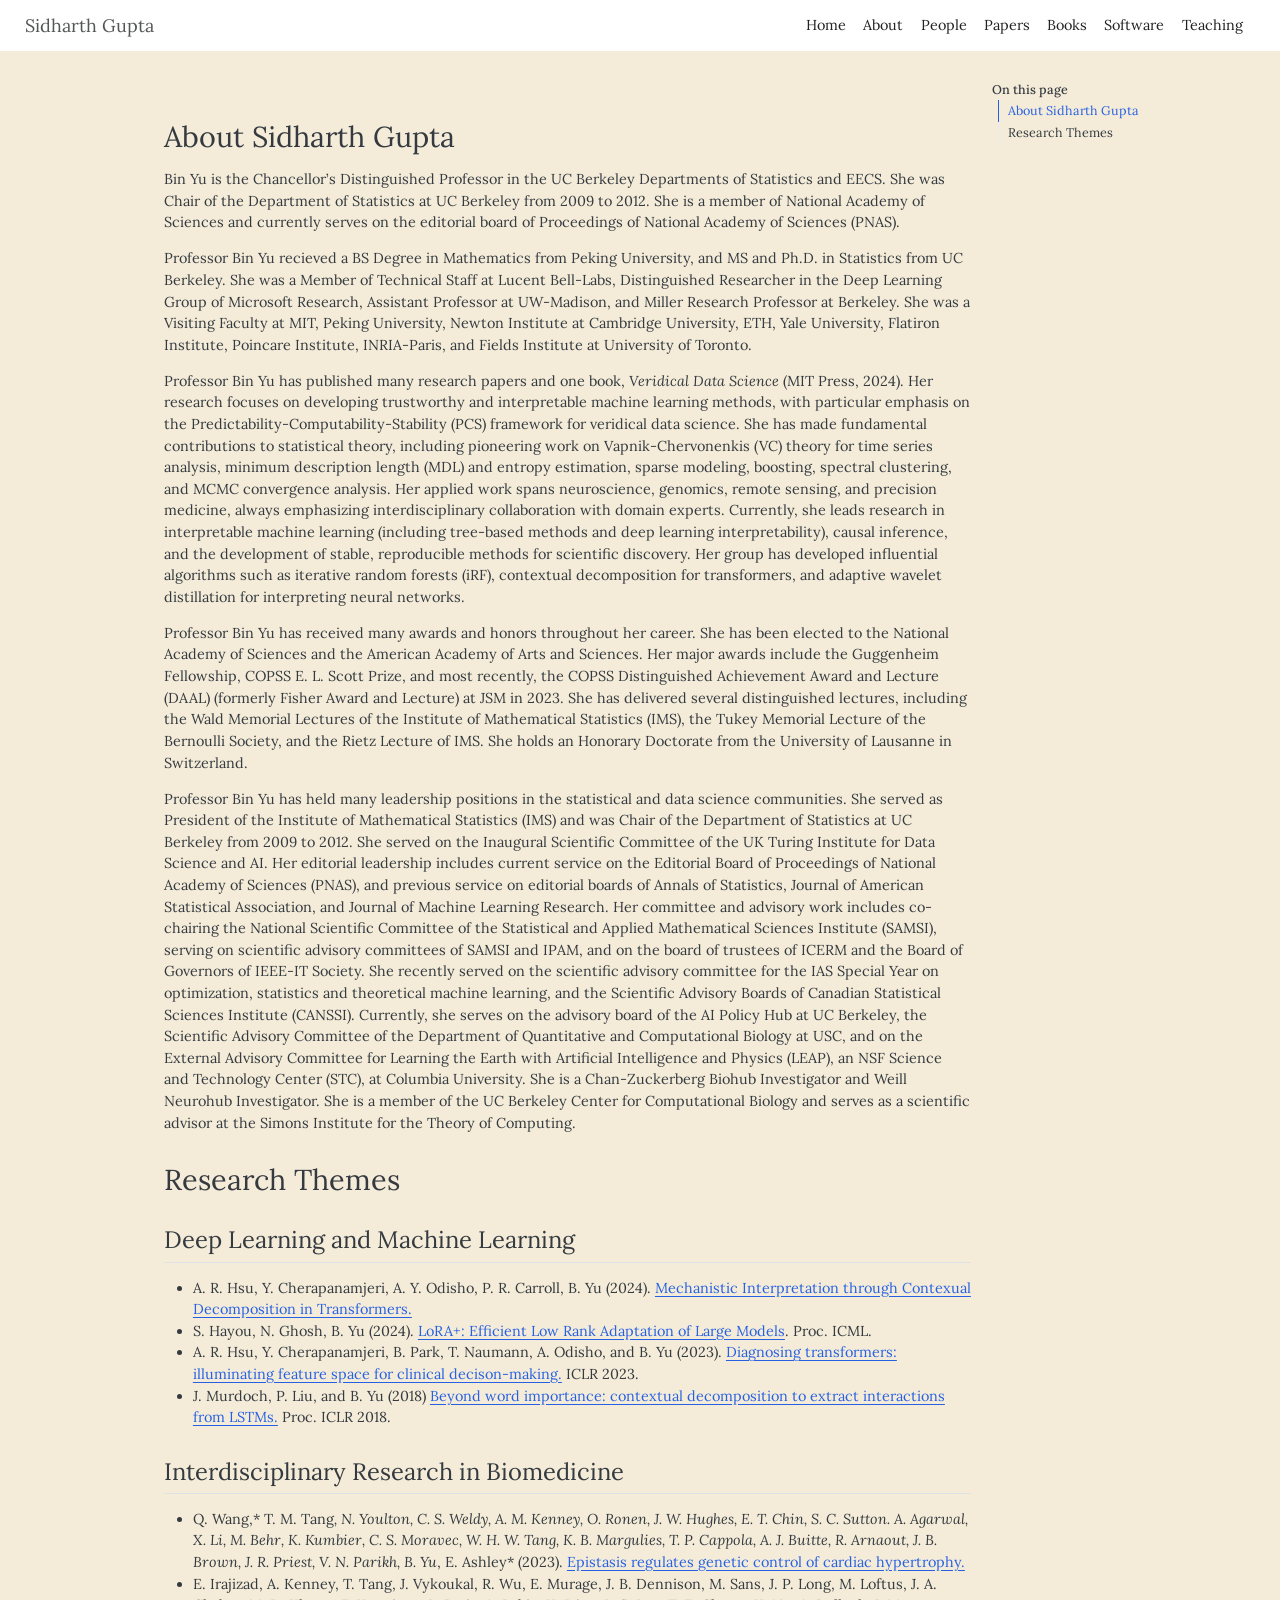
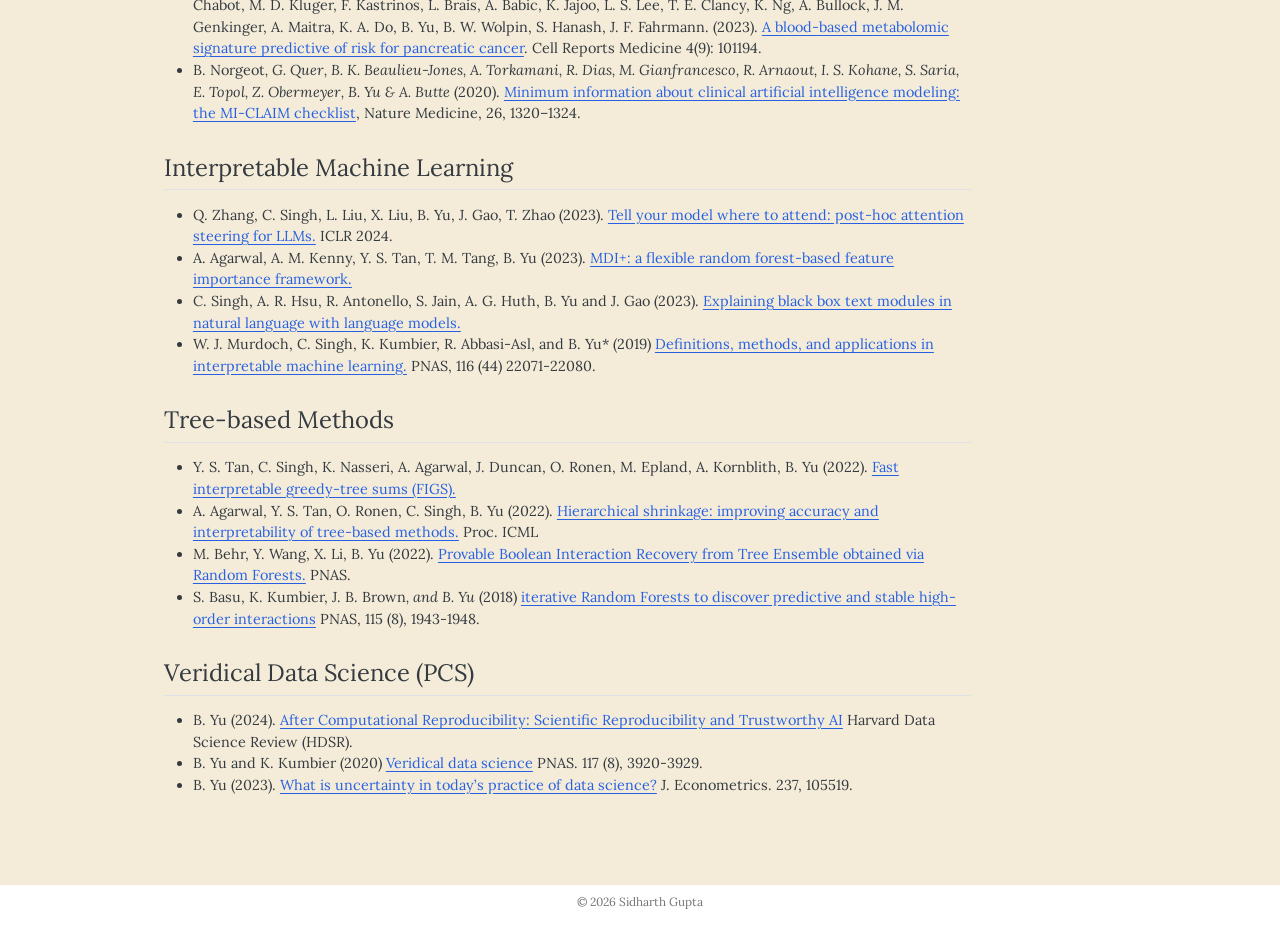
==== about/index.html @ a4b4aafd "Built site for gh-pages" ====
<!DOCTYPE html>
<html xmlns="http://www.w3.org/1999/xhtml" lang="en" xml:lang="en"><head>

<meta charset="utf-8">
<meta name="generator" content="quarto-1.9.38">

<meta name="viewport" content="width=device-width, initial-scale=1.0, user-scalable=yes">


<title>About – Sidharth Gupta</title>
<style>
/* Default styles provided by pandoc.
** See https://pandoc.org/MANUAL.html#variables-for-html for config info.
*/
code{white-space: pre-wrap;}
span.smallcaps{font-variant: small-caps;}
div.columns{display: flex; gap: min(4vw, 1.5em);}
div.column{flex: auto; overflow-x: auto;}
div.hanging-indent{margin-left: 1.5em; text-indent: -1.5em;}
ul.task-list{list-style: none;}
ul.task-list li input[type="checkbox"] {
  width: 0.8em;
  margin: 0 0.8em 0.2em -1em; /* quarto-specific, see https://github.com/quarto-dev/quarto-cli/issues/4556 */ 
  vertical-align: middle;
}
</style>


<script src="../site_libs/quarto-nav/quarto-nav.js"></script>
<script src="../site_libs/quarto-nav/headroom.min.js"></script>
<script src="../site_libs/clipboard/clipboard.min.js"></script>
<script src="../site_libs/quarto-search/autocomplete.umd.js"></script>
<script src="../site_libs/quarto-search/fuse.min.js"></script>
<script src="../site_libs/quarto-search/quarto-search.js"></script>
<meta name="quarto:offset" content="../">
<script src="../site_libs/quarto-html/quarto.js" type="module"></script>
<script src="../site_libs/quarto-html/tabsets/tabsets.js" type="module"></script>
<script src="../site_libs/quarto-html/popper.min.js"></script>
<script src="../site_libs/quarto-html/tippy.umd.min.js"></script>
<script src="../site_libs/quarto-html/anchor.min.js"></script>
<link href="../site_libs/quarto-html/tippy.css" rel="stylesheet">
<link href="../site_libs/quarto-html/quarto-syntax-highlighting-15634bcf2e68342d4ad2dfa704d543f6.css" rel="stylesheet" id="quarto-text-highlighting-styles">
<script src="../site_libs/bootstrap/bootstrap.min.js"></script>
<link href="../site_libs/bootstrap/bootstrap-icons.css" rel="stylesheet">
<link href="../site_libs/bootstrap/bootstrap-bd7067bb048a6952f3ec97baf6a74ef6.min.css" rel="stylesheet" append-hash="true" id="quarto-bootstrap" data-mode="light">
<script id="quarto-search-options" type="application/json">{
  "location": "navbar",
  "copy-button": false,
  "collapse-after": 3,
  "panel-placement": "end",
  "type": "overlay",
  "limit": 50,
  "keyboard-shortcut": [
    "f",
    "/",
    "s"
  ],
  "show-item-context": false,
  "language": {
    "search-no-results-text": "No results",
    "search-matching-documents-text": "matching documents",
    "search-copy-link-title": "Copy link to search",
    "search-hide-matches-text": "Hide additional matches",
    "search-more-match-text": "more match in this document",
    "search-more-matches-text": "more matches in this document",
    "search-clear-button-title": "Clear",
    "search-text-placeholder": "",
    "search-detached-cancel-button-title": "Cancel",
    "search-submit-button-title": "Submit",
    "search-label": "Search"
  }
}</script>
<script async="" src="https://siteimproveanalytics.com/js/siteanalyze_6294756.js"></script>


<link rel="stylesheet" href="../styles.css">
</head>

<body class="nav-fixed quarto-light">

<div id="quarto-search-results"></div>
  <header id="quarto-header" class="headroom fixed-top">
    <nav class="navbar navbar-expand-lg " data-bs-theme="dark">
      <div class="navbar-container container-fluid">
      <div class="navbar-brand-container mx-auto">
    <a class="navbar-brand" href="../index.html">
    <span class="navbar-title">Sidharth Gupta</span>
    </a>
  </div>
            <div id="quarto-search" class="" title="Search"></div>
          <button class="navbar-toggler" type="button" data-bs-toggle="collapse" data-bs-target="#navbarCollapse" aria-controls="navbarCollapse" role="menu" aria-expanded="false" aria-label="Toggle navigation" onclick="if (window.quartoToggleHeadroom) { window.quartoToggleHeadroom(); }">
  <span class="navbar-toggler-icon"></span>
</button>
          <div class="collapse navbar-collapse" id="navbarCollapse">
            <ul class="navbar-nav navbar-nav-scroll ms-auto">
  <li class="nav-item">
    <a class="nav-link" href="../index.html"> 
<span class="menu-text">Home</span></a>
  </li>  
  <li class="nav-item">
    <a class="nav-link active" href="../about/index.html" aria-current="page"> 
<span class="menu-text">About</span></a>
  </li>  
  <li class="nav-item">
    <a class="nav-link" href="../people/index.html"> 
<span class="menu-text">People</span></a>
  </li>  
  <li class="nav-item">
    <a class="nav-link" href="../papers/index.html"> 
<span class="menu-text">Papers</span></a>
  </li>  
  <li class="nav-item">
    <a class="nav-link" href="../books/index.html"> 
<span class="menu-text">Books</span></a>
  </li>  
  <li class="nav-item">
    <a class="nav-link" href="../software/index.html"> 
<span class="menu-text">Software</span></a>
  </li>  
  <li class="nav-item">
    <a class="nav-link" href="../teaching/index.html"> 
<span class="menu-text">Teaching</span></a>
  </li>  
</ul>
          </div> <!-- /navcollapse -->
            <div class="quarto-navbar-tools">
</div>
      </div> <!-- /container-fluid -->
    </nav>
</header>
<!-- content -->
<div id="quarto-content" class="quarto-container page-columns page-rows-contents page-layout-article page-navbar">
<!-- sidebar -->
<!-- margin-sidebar -->
    <div id="quarto-margin-sidebar" class="sidebar margin-sidebar">
        <nav id="TOC" role="doc-toc" class="toc-active">
    <h2 id="toc-title">On this page</h2>
   
  <ul>
  <li><a href="#about-sidharth-gupta" id="toc-about-sidharth-gupta" class="nav-link active" data-scroll-target="#about-sidharth-gupta">About Sidharth Gupta</a></li>
  <li><a href="#research-themes" id="toc-research-themes" class="nav-link" data-scroll-target="#research-themes">Research Themes</a>
  <ul class="collapse">
  <li><a href="#deep-learning-and-machine-learning" id="toc-deep-learning-and-machine-learning" class="nav-link" data-scroll-target="#deep-learning-and-machine-learning">Deep Learning and Machine Learning</a></li>
  <li><a href="#interdisciplinary-research-in-biomedicine" id="toc-interdisciplinary-research-in-biomedicine" class="nav-link" data-scroll-target="#interdisciplinary-research-in-biomedicine">Interdisciplinary Research in Biomedicine</a></li>
  <li><a href="#interpretable-machine-learning" id="toc-interpretable-machine-learning" class="nav-link" data-scroll-target="#interpretable-machine-learning">Interpretable Machine Learning</a></li>
  <li><a href="#tree-based-methods" id="toc-tree-based-methods" class="nav-link" data-scroll-target="#tree-based-methods">Tree-based Methods</a></li>
  <li><a href="#veridical-data-science-pcs" id="toc-veridical-data-science-pcs" class="nav-link" data-scroll-target="#veridical-data-science-pcs">Veridical Data Science (PCS)</a></li>
  </ul></li>
  </ul>
</nav>
    </div>
<!-- main -->
<main class="content" id="quarto-document-content">

<header id="title-block-header" class="quarto-title-block default">
<div class="quarto-title">
<h1 class="title">About</h1>
</div>



<div class="quarto-title-meta">

    
  
    
  </div>
  


</header>


<section id="about-sidharth-gupta" class="level1">
<h1>About Sidharth Gupta</h1>
<p>Bin Yu is the Chancellor’s Distinguished Professor in the UC Berkeley Departments of Statistics and EECS. She was Chair of the Department of Statistics at UC Berkeley from 2009 to 2012. She is a member of National Academy of Sciences and currently serves on the editorial board of Proceedings of National Academy of Sciences (PNAS).</p>
<p>Professor Bin Yu recieved a BS Degree in Mathematics from Peking University, and MS and Ph.D.&nbsp;in Statistics from UC Berkeley. She was a Member of Technical Staff at Lucent Bell-Labs, Distinguished Researcher in the Deep Learning Group of Microsoft Research, Assistant Professor at UW-Madison, and Miller Research Professor at Berkeley. She was a Visiting Faculty at MIT, Peking University, Newton Institute at Cambridge University, ETH, Yale University, Flatiron Institute, Poincare Institute, INRIA-Paris, and Fields Institute at University of Toronto.</p>
<p>Professor Bin Yu has published many research papers and one book, <em>Veridical Data Science</em> (MIT Press, 2024). Her research focuses on developing trustworthy and interpretable machine learning methods, with particular emphasis on the Predictability-Computability-Stability (PCS) framework for veridical data science. She has made fundamental contributions to statistical theory, including pioneering work on Vapnik-Chervonenkis (VC) theory for time series analysis, minimum description length (MDL) and entropy estimation, sparse modeling, boosting, spectral clustering, and MCMC convergence analysis. Her applied work spans neuroscience, genomics, remote sensing, and precision medicine, always emphasizing interdisciplinary collaboration with domain experts. Currently, she leads research in interpretable machine learning (including tree-based methods and deep learning interpretability), causal inference, and the development of stable, reproducible methods for scientific discovery. Her group has developed influential algorithms such as iterative random forests (iRF), contextual decomposition for transformers, and adaptive wavelet distillation for interpreting neural networks.</p>
<p>Professor Bin Yu has received many awards and honors throughout her career. She has been elected to the National Academy of Sciences and the American Academy of Arts and Sciences. Her major awards include the Guggenheim Fellowship, COPSS E. L. Scott Prize, and most recently, the COPSS Distinguished Achievement Award and Lecture (DAAL) (formerly Fisher Award and Lecture) at JSM in 2023. She has delivered several distinguished lectures, including the Wald Memorial Lectures of the Institute of Mathematical Statistics (IMS), the Tukey Memorial Lecture of the Bernoulli Society, and the Rietz Lecture of IMS. She holds an Honorary Doctorate from the University of Lausanne in Switzerland.</p>
<p>Professor Bin Yu has held many leadership positions in the statistical and data science communities. She served as President of the Institute of Mathematical Statistics (IMS) and was Chair of the Department of Statistics at UC Berkeley from 2009 to 2012. She served on the Inaugural Scientific Committee of the UK Turing Institute for Data Science and AI. Her editorial leadership includes current service on the Editorial Board of Proceedings of National Academy of Sciences (PNAS), and previous service on editorial boards of Annals of Statistics, Journal of American Statistical Association, and Journal of Machine Learning Research. Her committee and advisory work includes co-chairing the National Scientific Committee of the Statistical and Applied Mathematical Sciences Institute (SAMSI), serving on scientific advisory committees of SAMSI and IPAM, and on the board of trustees of ICERM and the Board of Governors of IEEE-IT Society. She recently served on the scientific advisory committee for the IAS Special Year on optimization, statistics and theoretical machine learning, and the Scientific Advisory Boards of Canadian Statistical Sciences Institute (CANSSI). Currently, she serves on the advisory board of the AI Policy Hub at UC Berkeley, the Scientific Advisory Committee of the Department of Quantitative and Computational Biology at USC, and on the External Advisory Committee for Learning the Earth with Artificial Intelligence and Physics (LEAP), an NSF Science and Technology Center (STC), at Columbia University. She is a Chan-Zuckerberg Biohub Investigator and Weill Neurohub Investigator. She is a member of the UC Berkeley Center for Computational Biology and serves as a scientific advisor at the Simons Institute for the Theory of Computing.</p>
</section>
<section id="research-themes" class="level1">
<h1>Research Themes</h1>
<section id="deep-learning-and-machine-learning" class="level2">
<h2 class="anchored" data-anchor-id="deep-learning-and-machine-learning">Deep Learning and Machine Learning</h2>
<ul>
<li>A. R. Hsu, Y. Cherapanamjeri, A. Y. Odisho, P. R. Carroll, B. Yu (2024). <a href="https://arxiv.org/pdf/2407.00886">Mechanistic Interpretation through Contexual Decomposition in Transformers.</a></li>
<li>S. Hayou, N. Ghosh, B. Yu (2024). <a href="https://arxiv.org/abs/2402.12354">LoRA+: Efficient Low Rank Adaptation of Large Models</a>. Proc. ICML.</li>
<li>A. R. Hsu, Y. Cherapanamjeri, B. Park, T. Naumann, A. Odisho, and B. Yu (2023). <a href="https://arxiv.org/abs/2305.17588">Diagnosing transformers: illuminating feature space for clinical decison-making.</a> ICLR 2023.</li>
<li>J. Murdoch, P. Liu, and B. Yu (2018) <a href="https://arxiv.org/abs/1801.05453">Beyond word importance: contextual decomposition to extract interactions from LSTMs.</a> Proc. ICLR 2018.</li>
</ul>
</section>
<section id="interdisciplinary-research-in-biomedicine" class="level2">
<h2 class="anchored" data-anchor-id="interdisciplinary-research-in-biomedicine">Interdisciplinary Research in Biomedicine</h2>
<ul>
<li>Q. Wang,* T. M. Tang<em>, N. Youlton, C. S. Weldy, A. M. Kenney, O. Ronen, J. W. Hughes, E. T. Chin, S. C. Sutton. A. Agarwal, X. Li, M. Behr, K. Kumbier, C. S. Moravec, W. H. W. Tang, K. B. Margulies, T. P. Cappola, A. J. Buitte, R. Arnaout, J. B. Brown, J. R. Priest, V. N. Parikh, B. Yu</em>, E. Ashley* (2023). <a href="https://www.medrxiv.org/content/10.1101/2023.11.06.23297858v1">Epistasis regulates genetic control of cardiac hypertrophy.</a></li>
<li>E. Irajizad, A. Kenney, T. Tang, J. Vykoukal, R. Wu, E. Murage, J. B. Dennison, M. Sans, J. P. Long, M. Loftus, J. A. Chabot, M. D. Kluger, F. Kastrinos, L. Brais, A. Babic, K. Jajoo, L. S. Lee, T. E. Clancy, K. Ng, A. Bullock, J. M. Genkinger, A. Maitra, K. A. Do, B. Yu, B. W. Wolpin, S. Hanash, J. F. Fahrmann. (2023). <a href="https://pubmed.ncbi.nlm.nih.gov/37729870/">A blood-based metabolomic signature predictive of risk for pancreatic cancer</a>. Cell Reports Medicine 4(9): 101194.</li>
<li>B. Norgeot<em>, G. Quer, B. K. Beaulieu-Jones, A. Torkamani, R. Dias, M. Gianfrancesco, R. Arnaout, I. S. Kohane, S. Saria, E. Topol, Z. Obermeyer, B. Yu &amp; A. Butte</em> (2020). <a href="https://www.nature.com/articles/s41591-020-1041-y">Minimum information about clinical artificial intelligence modeling: the MI-CLAIM checklist</a>, Nature Medicine, 26, 1320–1324.</li>
</ul>
</section>
<section id="interpretable-machine-learning" class="level2">
<h2 class="anchored" data-anchor-id="interpretable-machine-learning">Interpretable Machine Learning</h2>
<ul>
<li>Q. Zhang, C. Singh, L. Liu, X. Liu, B. Yu, J. Gao, T. Zhao (2023). <a href="https://arxiv.org/abs/2311.02262">Tell your model where to attend: post-hoc attention steering for LLMs.</a> ICLR 2024.</li>
<li>A. Agarwal, A. M. Kenny, Y. S. Tan, T. M. Tang, B. Yu (2023). <a href="https://arxiv.org/abs/2307.01932">MDI+: a flexible random forest-based feature importance framework.</a></li>
<li>C. Singh, A. R. Hsu, R. Antonello, S. Jain, A. G. Huth, B. Yu and J. Gao (2023). <a href="https://arxiv.org/abs/2305.09863">Explaining black box text modules in natural language with language models.</a></li>
<li>W. J. Murdoch, C. Singh, K. Kumbier, R. Abbasi-Asl, and B. Yu* (2019) <a href="https://www.stat.berkeley.edu/~binyu/ps/papers2020/iML19-Murdochetal.pdf">Definitions, methods, and applications in interpretable machine learning.</a> PNAS, 116 (44) 22071-22080.</li>
</ul>
</section>
<section id="tree-based-methods" class="level2">
<h2 class="anchored" data-anchor-id="tree-based-methods">Tree-based Methods</h2>
<ul>
<li>Y. S. Tan, C. Singh, K. Nasseri, A. Agarwal, J. Duncan, O. Ronen, M. Epland, A. Kornblith, B. Yu (2022). <a href="https://arxiv.org/abs/2201.11931">Fast interpretable greedy-tree sums (FIGS).</a></li>
<li>A. Agarwal, Y. S. Tan, O. Ronen, C. Singh, B. Yu (2022). <a href="https://arxiv.org/abs/2202.00858">Hierarchical shrinkage: improving accuracy and interpretability of tree-based methods.</a> Proc. ICML</li>
<li>M. Behr, Y. Wang, X. Li, B. Yu (2022). <a href="https://arxiv.org/abs/2102.11800">Provable Boolean Interaction Recovery from Tree Ensemble obtained via Random Forests.</a> PNAS.</li>
<li>S. Basu, K. Kumbier, J. B. Brown<em>, and B. Yu</em> (2018) <a href="https://www.stat.berkeley.edu/~binyu/ps/papers2018/iRF+SI18.pdf">iterative Random Forests to discover predictive and stable high-order interactions</a> PNAS, 115 (8), 1943-1948.</li>
</ul>
</section>
<section id="veridical-data-science-pcs" class="level2">
<h2 class="anchored" data-anchor-id="veridical-data-science-pcs">Veridical Data Science (PCS)</h2>
<ul>
<li>B. Yu (2024). <a href="https://hdsr.mitpress.mit.edu/pub/8qexde24/release/1">After Computational Reproducibility: Scientific Reproducibility and Trustworthy AI</a> Harvard Data Science Review (HDSR).</li>
<li>B. Yu and K. Kumbier (2020) <a href="https://www.stat.berkeley.edu/~binyu/ps/papers2020/VDS20-YuKumbier.pdf">Veridical data science</a> PNAS. 117 (8), 3920-3929.</li>
<li>B. Yu (2023). <a href="https://www.sciencedirect.com/science/article/abs/pii/S030440762300235X?dgcid=author">What is uncertainty in today’s practice of data science?</a> J. Econometrics. 237, 105519.</li>
</ul>


</section>
</section>

</main> <!-- /main -->
<script id="quarto-html-after-body" type="application/javascript">
  window.document.addEventListener("DOMContentLoaded", function (event) {
    const icon = "";
    const anchorJS = new window.AnchorJS();
    anchorJS.options = {
      placement: 'right',
      icon: icon
    };
    anchorJS.add('.anchored');
    const isCodeAnnotation = (el) => {
      for (const clz of el.classList) {
        if (clz.startsWith('code-annotation-')) {                     
          return true;
        }
      }
      return false;
    }
    const onCopySuccess = function(e) {
      // button target
      const button = e.trigger;
      // don't keep focus
      button.blur();
      // flash "checked"
      button.classList.add('code-copy-button-checked');
      var currentTitle = button.getAttribute("title");
      button.setAttribute("title", "Copied!");
      let tooltip;
      if (window.bootstrap) {
        button.setAttribute("data-bs-toggle", "tooltip");
        button.setAttribute("data-bs-placement", "left");
        button.setAttribute("data-bs-title", "Copied!");
        tooltip = new bootstrap.Tooltip(button, 
          { trigger: "manual", 
            customClass: "code-copy-button-tooltip",
            offset: [0, -8]});
        tooltip.show();    
      }
      setTimeout(function() {
        if (tooltip) {
          tooltip.hide();
          button.removeAttribute("data-bs-title");
          button.removeAttribute("data-bs-toggle");
          button.removeAttribute("data-bs-placement");
        }
        button.setAttribute("title", currentTitle);
        button.classList.remove('code-copy-button-checked');
      }, 1000);
      // clear code selection
      e.clearSelection();
    }
    const getTextToCopy = function(trigger) {
      const outerScaffold = trigger.parentElement.cloneNode(true);
      const codeEl = outerScaffold.querySelector('code');
      for (const childEl of codeEl.children) {
        if (isCodeAnnotation(childEl)) {
          childEl.remove();
        }
      }
      return codeEl.innerText;
    }
    const clipboard = new window.ClipboardJS('.code-copy-button:not([data-in-quarto-modal])', {
      text: getTextToCopy
    });
    clipboard.on('success', onCopySuccess);
    if (window.document.getElementById('quarto-embedded-source-code-modal')) {
      const clipboardModal = new window.ClipboardJS('.code-copy-button[data-in-quarto-modal]', {
        text: getTextToCopy,
        container: window.document.getElementById('quarto-embedded-source-code-modal')
      });
      clipboardModal.on('success', onCopySuccess);
    }
      var localhostRegex = new RegExp(/^(?:http|https):\/\/localhost\:?[0-9]*\//);
      var mailtoRegex = new RegExp(/^mailto:/);
        var filterRegex = new RegExp("https:\/\/binyu\.stat\.berkeley\.edu");
      var isInternal = (href) => {
          return filterRegex.test(href) || localhostRegex.test(href) || mailtoRegex.test(href);
      }
      // Inspect non-navigation links and adorn them if external
     var links = window.document.querySelectorAll('a[href]:not(.nav-link):not(.navbar-brand):not(.toc-action):not(.sidebar-link):not(.sidebar-item-toggle):not(.pagination-link):not(.no-external):not([aria-hidden]):not(.dropdown-item):not(.quarto-navigation-tool):not(.about-link)');
      for (var i=0; i<links.length; i++) {
        const link = links[i];
        if (!isInternal(link.href)) {
          // undo the damage that might have been done by quarto-nav.js in the case of
          // links that we want to consider external
          if (link.dataset.originalHref !== undefined) {
            link.href = link.dataset.originalHref;
          }
        }
      }
    function tippyHover(el, contentFn, onTriggerFn, onUntriggerFn) {
      const config = {
        allowHTML: true,
        maxWidth: 500,
        delay: 100,
        arrow: false,
        appendTo: function(el) {
            return el.parentElement;
        },
        interactive: true,
        interactiveBorder: 10,
        theme: 'quarto',
        placement: 'bottom-start',
      };
      if (contentFn) {
        config.content = contentFn;
      }
      if (onTriggerFn) {
        config.onTrigger = onTriggerFn;
      }
      if (onUntriggerFn) {
        config.onUntrigger = onUntriggerFn;
      }
      window.tippy(el, config); 
    }
    const noterefs = window.document.querySelectorAll('a[role="doc-noteref"]');
    for (var i=0; i<noterefs.length; i++) {
      const ref = noterefs[i];
      tippyHover(ref, function() {
        // use id or data attribute instead here
        let href = ref.getAttribute('data-footnote-href') || ref.getAttribute('href');
        try { href = new URL(href).hash; } catch {}
        const id = href.replace(/^#\/?/, "");
        const note = window.document.getElementById(id);
        if (note) {
          return note.innerHTML;
        } else {
          return "";
        }
      });
    }
    const xrefs = window.document.querySelectorAll('a.quarto-xref');
    const processXRef = (id, note) => {
      // Strip column container classes
      const stripColumnClz = (el) => {
        el.classList.remove("page-full", "page-columns");
        if (el.children) {
          for (const child of el.children) {
            stripColumnClz(child);
          }
        }
      }
      stripColumnClz(note)
      if (id === null || id.startsWith('sec-')) {
        // Special case sections, only their first couple elements
        const container = document.createElement("div");
        if (note.children && note.children.length > 2) {
          container.appendChild(note.children[0].cloneNode(true));
          for (let i = 1; i < note.children.length; i++) {
            const child = note.children[i];
            if (child.tagName === "P" && child.innerText === "") {
              continue;
            } else {
              container.appendChild(child.cloneNode(true));
              break;
            }
          }
          if (window.Quarto?.typesetMath) {
            window.Quarto.typesetMath(container);
          }
          return container.innerHTML
        } else {
          if (window.Quarto?.typesetMath) {
            window.Quarto.typesetMath(note);
          }
          return note.innerHTML;
        }
      } else {
        // Remove any anchor links if they are present
        const anchorLink = note.querySelector('a.anchorjs-link');
        if (anchorLink) {
          anchorLink.remove();
        }
        if (window.Quarto?.typesetMath) {
          window.Quarto.typesetMath(note);
        }
        if (note.classList.contains("callout")) {
          return note.outerHTML;
        } else {
          return note.innerHTML;
        }
      }
    }
    for (var i=0; i<xrefs.length; i++) {
      const xref = xrefs[i];
      tippyHover(xref, undefined, function(instance) {
        instance.disable();
        let url = xref.getAttribute('href');
        let hash = undefined; 
        if (url.startsWith('#')) {
          hash = url;
        } else {
          try { hash = new URL(url).hash; } catch {}
        }
        if (hash) {
          const id = hash.replace(/^#\/?/, "");
          const note = window.document.getElementById(id);
          if (note !== null) {
            try {
              const html = processXRef(id, note.cloneNode(true));
              instance.setContent(html);
            } finally {
              instance.enable();
              instance.show();
            }
          } else {
            // See if we can fetch this
            fetch(url.split('#')[0])
            .then(res => res.text())
            .then(html => {
              const parser = new DOMParser();
              const htmlDoc = parser.parseFromString(html, "text/html");
              const note = htmlDoc.getElementById(id);
              if (note !== null) {
                const html = processXRef(id, note);
                instance.setContent(html);
              } 
            }).finally(() => {
              instance.enable();
              instance.show();
            });
          }
        } else {
          // See if we can fetch a full url (with no hash to target)
          // This is a special case and we should probably do some content thinning / targeting
          fetch(url)
          .then(res => res.text())
          .then(html => {
            const parser = new DOMParser();
            const htmlDoc = parser.parseFromString(html, "text/html");
            const note = htmlDoc.querySelector('main.content');
            if (note !== null) {
              // This should only happen for chapter cross references
              // (since there is no id in the URL)
              // remove the first header
              if (note.children.length > 0 && note.children[0].tagName === "HEADER") {
                note.children[0].remove();
              }
              const html = processXRef(null, note);
              instance.setContent(html);
            } 
          }).finally(() => {
            instance.enable();
            instance.show();
          });
        }
      }, function(instance) {
      });
    }
        let selectedAnnoteEl;
        const selectorForAnnotation = ( cell, annotation) => {
          let cellAttr = 'data-code-cell="' + cell + '"';
          let lineAttr = 'data-code-annotation="' +  annotation + '"';
          const selector = 'span[' + cellAttr + '][' + lineAttr + ']';
          return selector;
        }
        const selectCodeLines = (annoteEl) => {
          const doc = window.document;
          const targetCell = annoteEl.getAttribute("data-target-cell");
          const targetAnnotation = annoteEl.getAttribute("data-target-annotation");
          const annoteSpan = window.document.querySelector(selectorForAnnotation(targetCell, targetAnnotation));
          const lines = annoteSpan.getAttribute("data-code-lines").split(",");
          const lineIds = lines.map((line) => {
            return targetCell + "-" + line;
          })
          let top = null;
          let height = null;
          let parent = null;
          if (lineIds.length > 0) {
              //compute the position of the single el (top and bottom and make a div)
              const el = window.document.getElementById(lineIds[0]);
              top = el.offsetTop;
              height = el.offsetHeight;
              parent = el.parentElement.parentElement;
            if (lineIds.length > 1) {
              const lastEl = window.document.getElementById(lineIds[lineIds.length - 1]);
              const bottom = lastEl.offsetTop + lastEl.offsetHeight;
              height = bottom - top;
            }
            if (top !== null && height !== null && parent !== null) {
              // cook up a div (if necessary) and position it 
              let div = window.document.getElementById("code-annotation-line-highlight");
              if (div === null) {
                div = window.document.createElement("div");
                div.setAttribute("id", "code-annotation-line-highlight");
                div.style.position = 'absolute';
                parent.appendChild(div);
              }
              div.style.top = top - 2 + "px";
              div.style.height = height + 4 + "px";
              div.style.left = 0;
              let gutterDiv = window.document.getElementById("code-annotation-line-highlight-gutter");
              if (gutterDiv === null) {
                gutterDiv = window.document.createElement("div");
                gutterDiv.setAttribute("id", "code-annotation-line-highlight-gutter");
                gutterDiv.style.position = 'absolute';
                const codeCell = window.document.getElementById(targetCell);
                const gutter = codeCell.querySelector('.code-annotation-gutter');
                gutter.appendChild(gutterDiv);
              }
              gutterDiv.style.top = top - 2 + "px";
              gutterDiv.style.height = height + 4 + "px";
            }
            selectedAnnoteEl = annoteEl;
          }
        };
        const unselectCodeLines = () => {
          const elementsIds = ["code-annotation-line-highlight", "code-annotation-line-highlight-gutter"];
          elementsIds.forEach((elId) => {
            const div = window.document.getElementById(elId);
            if (div) {
              div.remove();
            }
          });
          selectedAnnoteEl = undefined;
        };
          // Handle positioning of the toggle
      window.addEventListener(
        "resize",
        throttle(() => {
          elRect = undefined;
          if (selectedAnnoteEl) {
            selectCodeLines(selectedAnnoteEl);
          }
        }, 10)
      );
      function throttle(fn, ms) {
      let throttle = false;
      let timer;
        return (...args) => {
          if(!throttle) { // first call gets through
              fn.apply(this, args);
              throttle = true;
          } else { // all the others get throttled
              if(timer) clearTimeout(timer); // cancel #2
              timer = setTimeout(() => {
                fn.apply(this, args);
                timer = throttle = false;
              }, ms);
          }
        };
      }
        // Attach click handler to the DT
        const annoteDls = window.document.querySelectorAll('dt[data-target-cell]');
        for (const annoteDlNode of annoteDls) {
          annoteDlNode.addEventListener('click', (event) => {
            const clickedEl = event.target;
            if (clickedEl !== selectedAnnoteEl) {
              unselectCodeLines();
              const activeEl = window.document.querySelector('dt[data-target-cell].code-annotation-active');
              if (activeEl) {
                activeEl.classList.remove('code-annotation-active');
              }
              selectCodeLines(clickedEl);
              clickedEl.classList.add('code-annotation-active');
            } else {
              // Unselect the line
              unselectCodeLines();
              clickedEl.classList.remove('code-annotation-active');
            }
          });
        }
    const findCites = (el) => {
      const parentEl = el.parentElement;
      if (parentEl) {
        const cites = parentEl.dataset.cites;
        if (cites) {
          return {
            el,
            cites: cites.split(' ')
          };
        } else {
          return findCites(el.parentElement)
        }
      } else {
        return undefined;
      }
    };
    var bibliorefs = window.document.querySelectorAll('a[role="doc-biblioref"]');
    for (var i=0; i<bibliorefs.length; i++) {
      const ref = bibliorefs[i];
      const citeInfo = findCites(ref);
      if (citeInfo) {
        tippyHover(citeInfo.el, function() {
          var popup = window.document.createElement('div');
          citeInfo.cites.forEach(function(cite) {
            var citeDiv = window.document.createElement('div');
            citeDiv.classList.add('hanging-indent');
            citeDiv.classList.add('csl-entry');
            var biblioDiv = window.document.getElementById('ref-' + cite);
            if (biblioDiv) {
              citeDiv.innerHTML = biblioDiv.innerHTML;
            }
            popup.appendChild(citeDiv);
          });
          return popup.innerHTML;
        });
      }
    }
  });
  </script>
</div> <!-- /content -->
<footer class="footer">
  <div class="nav-footer">
    <div class="nav-footer-left">
      &nbsp;
    </div>   
    <div class="nav-footer-center">
<p>© 2026 Sidharth Gupta</p>
</div>
    <div class="nav-footer-right">
      &nbsp;
    </div>
  </div>
</footer>




</body></html>
---- styles.css ----
/* Custom styles for Bin Yu Quarto site */

/* Import Lora font from Google Fonts */
@import url('https://fonts.googleapis.com/css2?family=Lora:wght@400;700&display=swap');

body, .navbar, .nav, .dropdown-menu, .dropdown-item, .card, .card-body, .card-title, .card-text {
  font-family: 'Lora', serif !important;
}

.navbar {
  background-color: #fff !important;
}

.navbar .navbar-nav > li > a {
  color: #222 !important;
}

body {
  background: #f4ecd8;
}

/* Hide the page title on the homepage */
body.page-index .quarto-title-banner,
body.page-index .title,
body.page-index h1.title {
  display: none !important;
}

/* Fallback: hide any h1.title */
h1.title {
  display: none !important;
}

h1, .h1, h2, .h2 {
  font-weight: 400;
}

/* Make columns container use flexbox for equal height */
.columns {
  display: flex;
  align-items: stretch;
}

/* Image column styling */
.column img {
  width: 100%;
  height: 100%;
  object-fit: cover;
  border-radius: 8px;
}

/* Responsive layout for mobile devices */
@media (max-width: 768px) {
  /* Stack columns vertically on mobile */
  .columns {
    flex-direction: column;
    align-items: stretch;
  }
  
  /* Make both columns full width on mobile */
  .column {
    width: 100% !important;
    max-width: 100% !important;
  }
  
  /* Ensure image is full width and has good proportions on mobile */
  .column:first-child {
    margin-bottom: 1.5rem;
  }
  
  .column img {
    max-height: 400px;
    object-fit: cover;
    width: 100%;
  }
}

/* Two-column responsive layout for publications and news */
.two-column-container {
  display: grid;
  grid-template-columns: 1fr 1fr;
  gap: 2rem;
  margin-top: 2rem;
}

@media (max-width: 768px) {
  .two-column-container {
    grid-template-columns: 1fr;
    gap: 1.5rem;
  }
}

.column {
  /* background: #fff; */
  padding: 1.5rem;
}

.column h2 {
  margin-top: 0;
  margin-bottom: 1rem;
  padding-bottom: 0.5rem;
}

/* Spacing for year entries in news/publications lists */
.year-entry {
  margin-right: 1rem;
  font-style: normal;
  font-weight: normal;
}
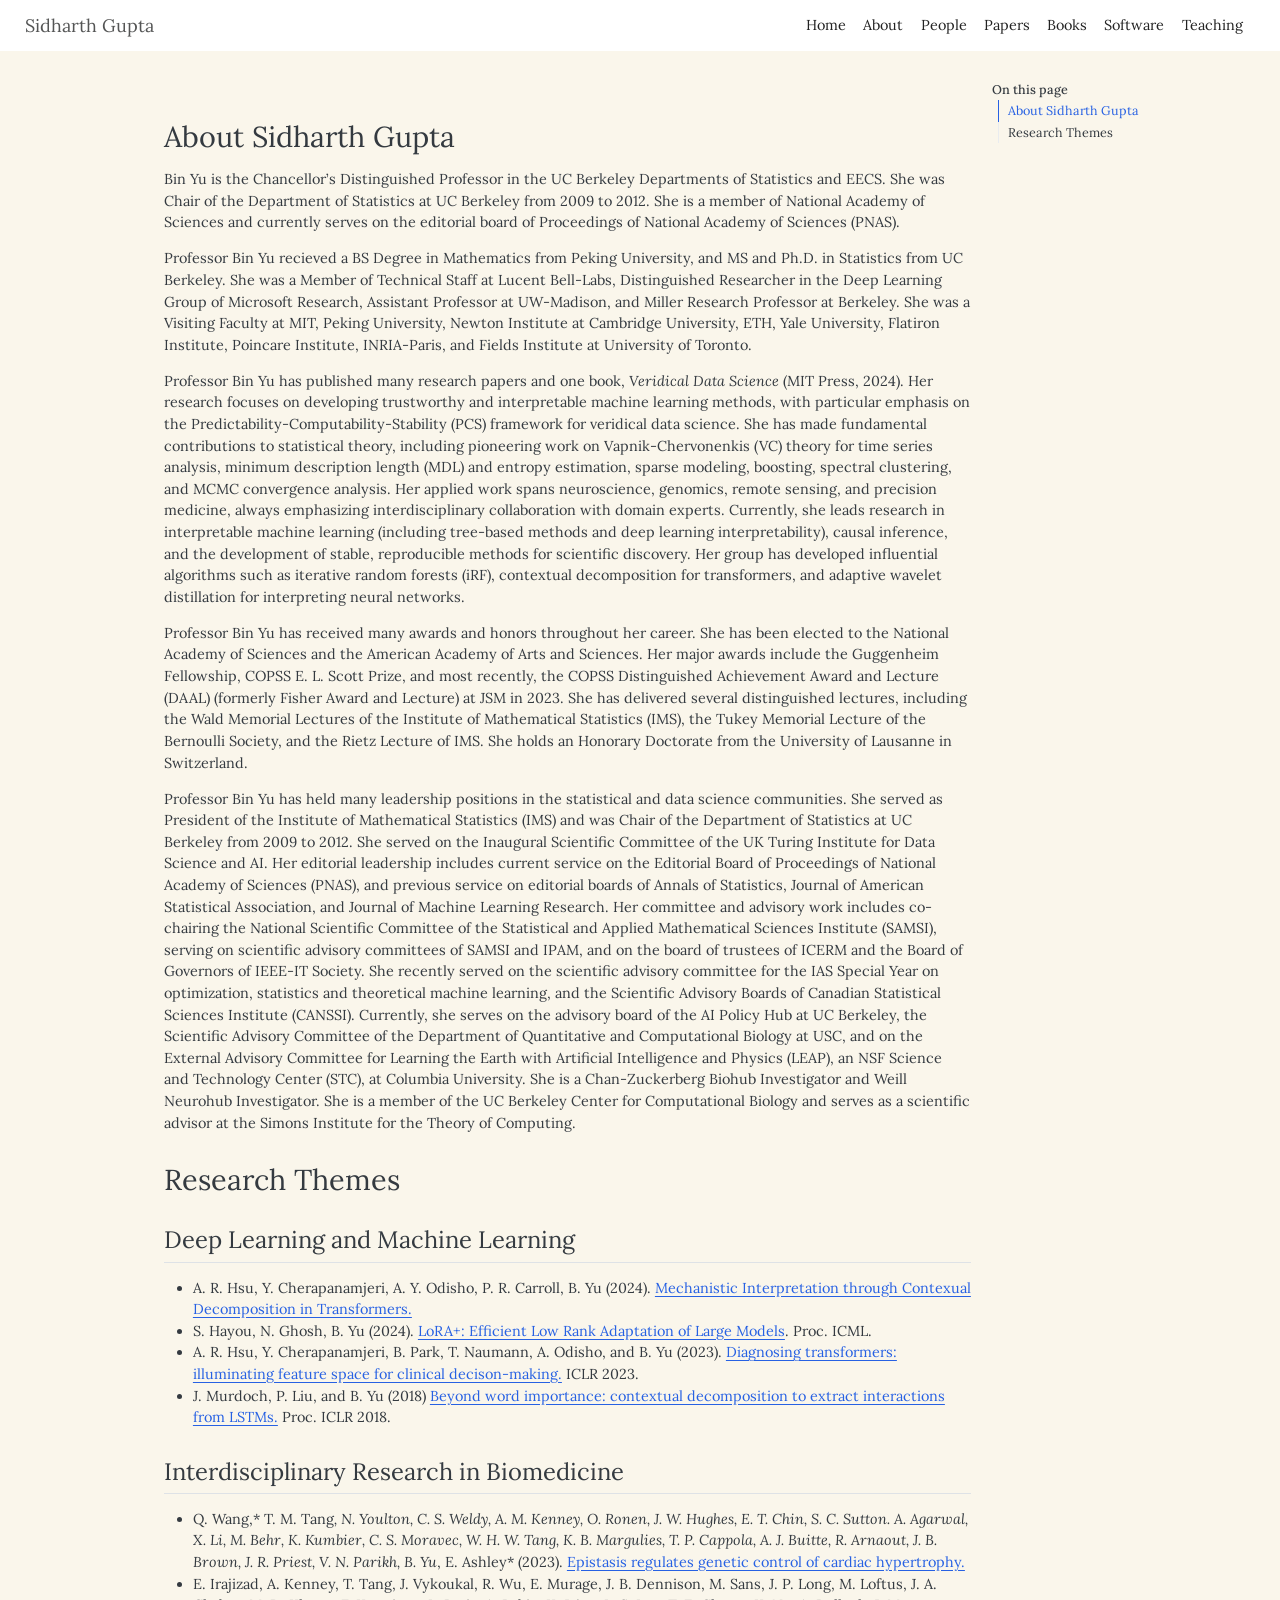
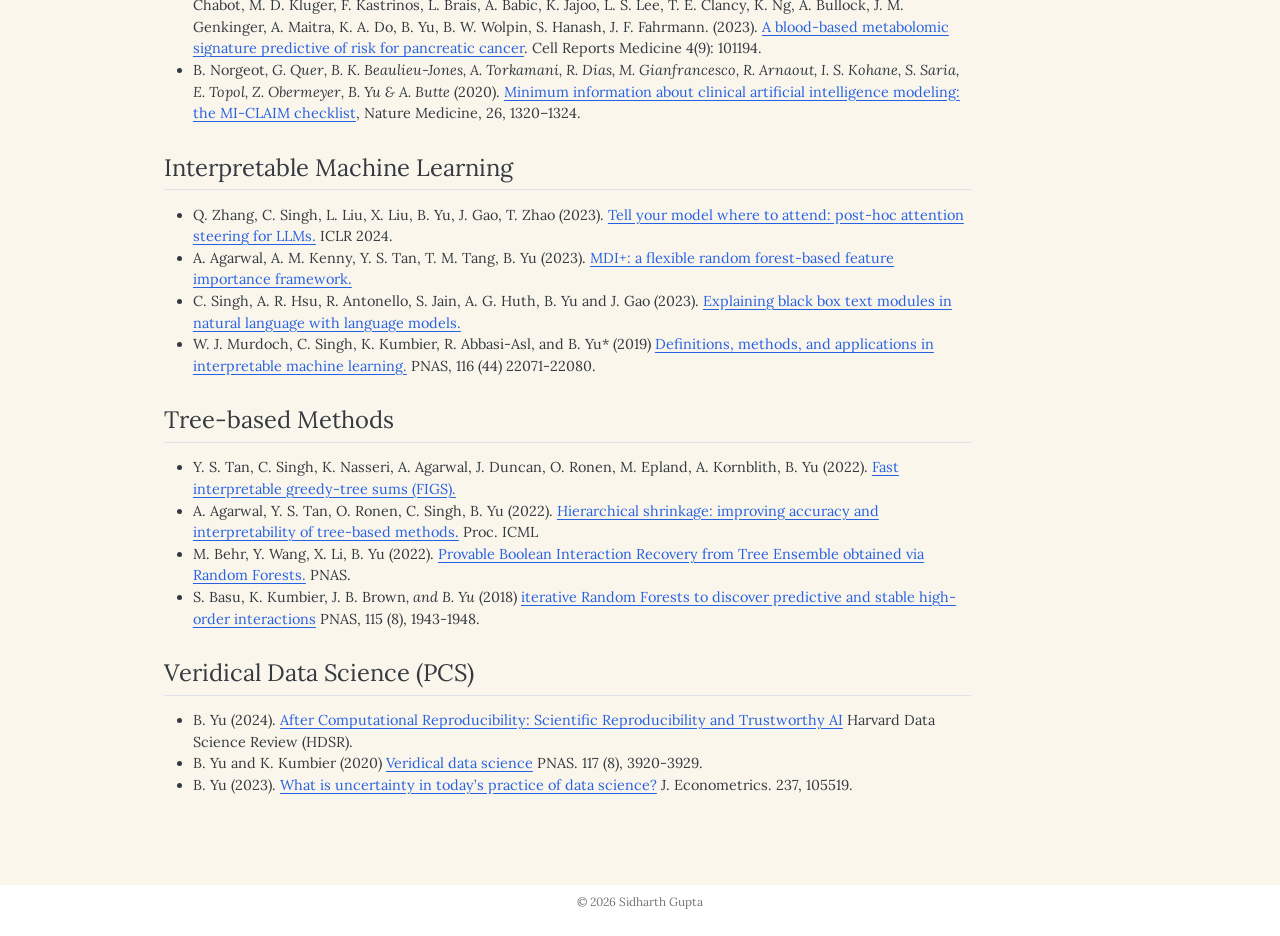
==== commit 9b18a997: "Built site for gh-pages" ====
--- a/styles.css
+++ b/styles.css
@@ -16,7 +16,7 @@
 }
 
 body {
-  background: #f4ecd8;
+  background: #faf6eb;
 }
 
 /* Hide the page title on the homepage */
@@ -107,3 +107,33 @@
   font-style: normal;
   font-weight: normal;
 }
+/*--------------------------new----------------------*/
+/*--------------------------new----------------------*/
+/*--------------------------new----------------------*/
+/* ================================
+   BLACK DIVIDERS (Quarto-safe)
+   ================================ */
+
+/* 1) Make all Markdown/Quarto horizontal rules thick, solid black */
+.quarto-body main hr {
+  border: 0 !important;
+  height: 3px !important;
+  background: #000 !important;
+  margin: 1.5rem 0 !important;
+  opacity: 1 !important;
+}
+
+/* 2) Optional: a manual divider you can place with <div class="divider"></div> */
+.quarto-body main .divider {
+  height: 3px;
+  background: #000;
+  width: 100%;
+  margin: 1.5rem 0;
+}
+
+/* Thick black underline under section headings (like "Contact") */
+.quarto-body main h1,
+.quarto-body main h2 {
+  border-bottom: 3px solid #000 !important;
+  padding-bottom: 0.5rem; /* adjust spacing */
+}
